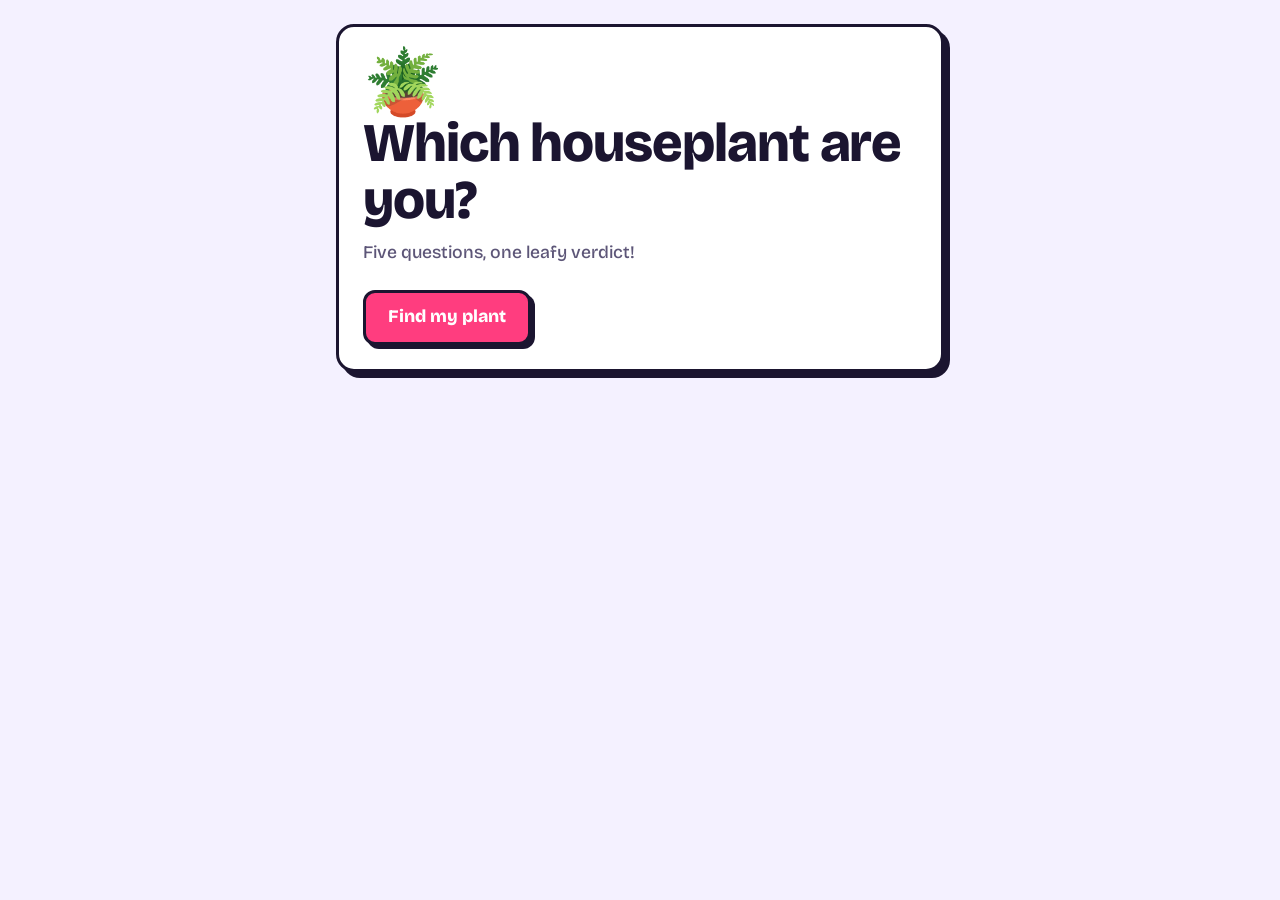
==== index.html @ f6768682 "created basic outline of how i want my website to look, quiz generation" ====
<!DOCTYPE html>
<html lang="en">
<head>
<meta charset="UTF-8">
<meta name="viewport" content="width=device-width, initial-scale=1, viewport-fit=cover">
<title>Which houseplant are you?</title>
<link href="https://fonts.googleapis.com/css2?family=Bricolage+Grotesque:wght@500;800&display=swap" rel="stylesheet">
<link rel="stylesheet" href="css/styles.css">
</head>
<body>
<main>
  <section id="start" class="card hero">
    <div class="big" aria-hidden="true">🪴</div>
    <h1>Which houseplant are you?</h1>
    <p>Five questions, one leafy verdict!</p>
    <button class="btn" id="startBtn">Find my plant</button>
  </section>

  <section id="quiz" class="card" hidden>
    <div class="progress" role="progressbar" aria-valuemin="0" aria-valuemax="100"><i id="bar"></i></div>
    <div class="count" id="count"></div>
    <h2 id="question" tabindex="-1"></h2>
    <div class="options" id="options"></div>
    <div class="nav"><button class="link" id="backBtn">Back</button></div>
  </section>

  <section id="result" class="card result" hidden aria-live="polite">
    <div class="emoji" id="rEmoji" aria-hidden="true"></div>
    <h2 id="rTitle" tabindex="-1"></h2>
    <p class="tag" id="rTag"></p>
    <p id="rText"></p>
    <div class="bars" id="bars"></div>
    <div class="row">
      <button class="btn" id="retryBtn">Take it again</button>
      <button class="btn alt" id="copyBtn">Copy my result</button>
    </div>
  </section>
</main>

<script src="js/app.js"></script>
</body>
</html>
---- css/styles.css ----
:root{
  --bg:#f4f1ff; --card:#ffffff; --ink:#1b1530; --muted:#5d5678;
  --pink:#ff3d7f; --yellow:#ffd23f; --line:#1b1530;
  box-sizing:border-box;
  padding-top:env(safe-area-inset-top,0px); padding-bottom:env(safe-area-inset-bottom,0px);
}
@media (prefers-color-scheme: dark){
  :root:not([data-theme="light"]){ --bg:#14102a; --card:#211b3d; --ink:#f5f1ff; --muted:#b4acd2; --line:#f5f1ff; color-scheme:dark; }
}
:root[data-theme="dark"]{ --bg:#14102a; --card:#211b3d; --ink:#f5f1ff; --muted:#b4acd2; --line:#f5f1ff; color-scheme:dark; }
*,*::before,*::after{box-sizing:inherit}
html{scroll-padding-top:env(safe-area-inset-top,0px)}
body{margin:0;background:var(--bg);color:var(--ink);font-family:"Bricolage Grotesque",system-ui,-apple-system,"Segoe UI",sans-serif;font-weight:500;line-height:1.4;min-height:100vh}
main{max-width:640px;margin:0 auto;padding:24px 16px 48px}
h1,h2{font-weight:800;line-height:1.05;margin:0}
h1{font-size:clamp(2.2rem,8vw,3.4rem);letter-spacing:-.02em}
h2{font-size:clamp(1.5rem,5vw,2rem);letter-spacing:-.01em}
.card{background:var(--card);border:3px solid var(--line);border-radius:18px;box-shadow:6px 6px 0 var(--line);padding:24px}
.hero{text-align:left}
.hero .big{font-size:4rem;line-height:1}
.hero p{color:var(--muted);font-size:1.1rem;margin:12px 0 24px}
button{font:inherit;color:inherit;cursor:pointer}
.btn{display:inline-block;background:var(--pink);color:#fff;font-weight:800;font-size:1.1rem;border:3px solid var(--line);border-radius:12px;padding:12px 22px;box-shadow:4px 4px 0 var(--line);transition:transform .08s,box-shadow .08s}
.btn:hover{transform:translate(2px,2px);box-shadow:2px 2px 0 var(--line)}
.btn:active{transform:translate(4px,4px);box-shadow:0 0 0 var(--line)}
.btn.alt{background:var(--yellow);color:#1b1530}
:focus-visible{outline:3px solid var(--pink);outline-offset:3px}
.progress{height:14px;border:3px solid var(--line);border-radius:99px;background:var(--card);overflow:hidden;margin-bottom:8px}
.progress i{display:block;height:100%;width:0;background:var(--yellow);transition:width .3s}
.count{color:var(--muted);font-size:.95rem;margin-bottom:16px}
.options{display:grid;gap:12px;margin-top:20px}
.opt{text-align:left;background:var(--bg);border:3px solid var(--line);border-radius:12px;padding:14px 16px;font-size:1.05rem;transition:background .1s,transform .1s}
.opt:hover{background:var(--yellow);color:#1b1530;transform:translateX(4px)}
.opt.picked{background:var(--pink);color:#fff}
.nav{margin-top:18px}
.link{background:none;border:0;color:var(--muted);text-decoration:underline;padding:4px 0;font-size:.95rem}
.result .emoji{font-size:5rem;line-height:1}
.result h2{margin:10px 0 4px}
.tag{color:var(--pink);font-weight:800;margin:0 0 12px}
.result p{margin:0 0 14px}
.bars{margin:20px 0 24px;display:grid;gap:10px}
.bar{display:grid;grid-template-columns:110px 1fr 42px;gap:10px;align-items:center;font-size:.95rem}
.bar .track{height:12px;border:2px solid var(--line);border-radius:99px;overflow:hidden;background:var(--bg)}
.bar .fill{height:100%;background:var(--pink);width:0;transition:width .6s}
.bar.win .fill{background:var(--yellow)}
.bar span:last-child{text-align:right}
.row{display:flex;gap:12px;flex-wrap:wrap}
[hidden]{display:none!important}
@media (prefers-reduced-motion: reduce){*{transition:none!important}}
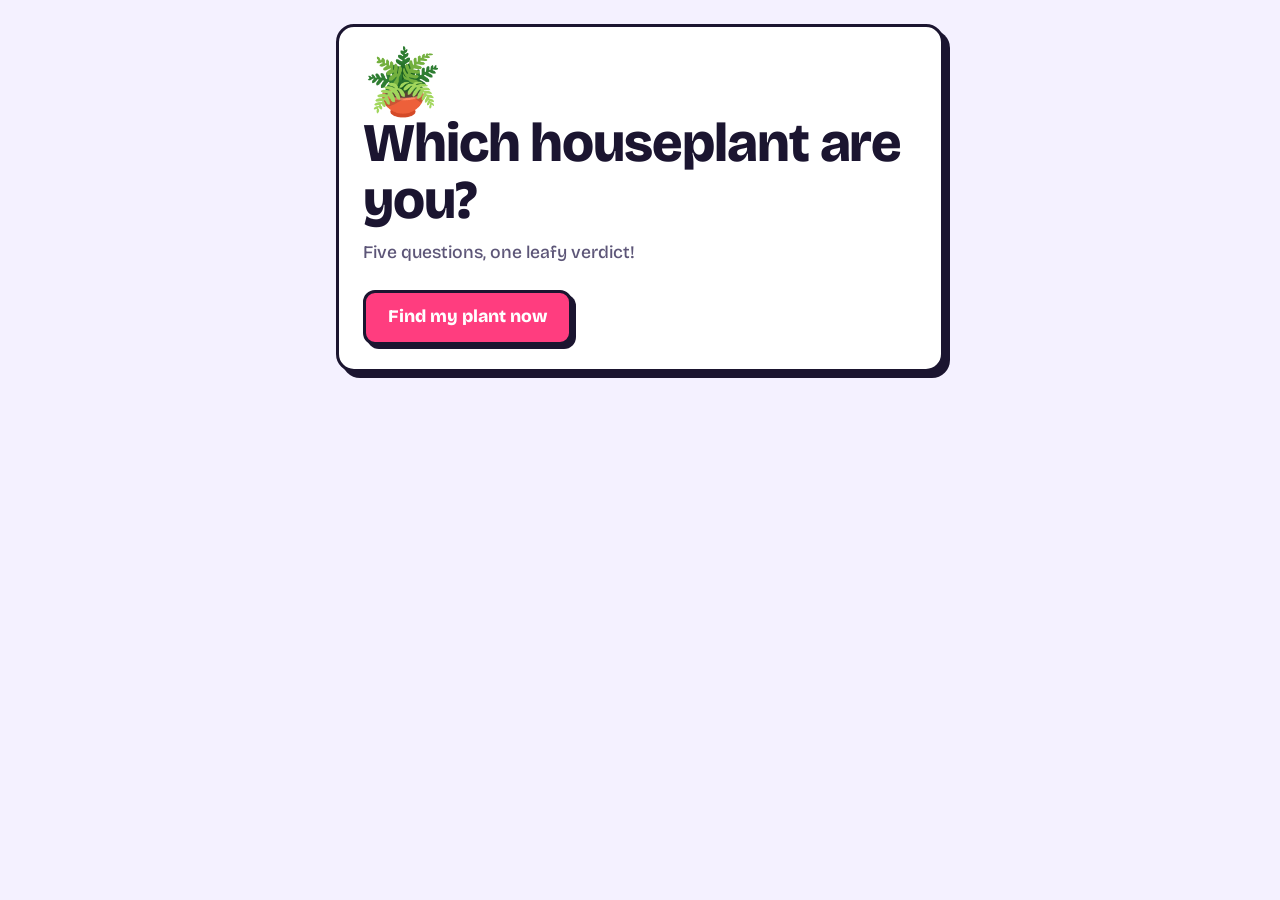
==== commit 843b2fd3: "changed some wording in index" ====
--- a/index.html
+++ b/index.html
@@ -13,7 +13,7 @@
     <div class="big" aria-hidden="true">🪴</div>
     <h1>Which houseplant are you?</h1>
     <p>Five questions, one leafy verdict!</p>
-    <button class="btn" id="startBtn">Find my plant</button>
+    <button class="btn" id="startBtn">Find my plant now</button>
   </section>
 
   <section id="quiz" class="card" hidden>
@@ -31,7 +31,7 @@
     <p id="rText"></p>
     <div class="bars" id="bars"></div>
     <div class="row">
-      <button class="btn" id="retryBtn">Take it again</button>
+      <button class="btn" id="retryBtn">Take quiz again</button>
       <button class="btn alt" id="copyBtn">Copy my result</button>
     </div>
   </section>
--- a/css/styles.css
+++ b/css/styles.css
@@ -1,49 +1,314 @@
-:root{
-  --bg:#f4f1ff; --card:#ffffff; --ink:#1b1530; --muted:#5d5678;
-  --pink:#ff3d7f; --yellow:#ffd23f; --line:#1b1530;
-  box-sizing:border-box;
-  padding-top:env(safe-area-inset-top,0px); padding-bottom:env(safe-area-inset-bottom,0px);
-}
-@media (prefers-color-scheme: dark){
-  :root:not([data-theme="light"]){ --bg:#14102a; --card:#211b3d; --ink:#f5f1ff; --muted:#b4acd2; --line:#f5f1ff; color-scheme:dark; }
-}
-:root[data-theme="dark"]{ --bg:#14102a; --card:#211b3d; --ink:#f5f1ff; --muted:#b4acd2; --line:#f5f1ff; color-scheme:dark; }
-*,*::before,*::after{box-sizing:inherit}
-html{scroll-padding-top:env(safe-area-inset-top,0px)}
-body{margin:0;background:var(--bg);color:var(--ink);font-family:"Bricolage Grotesque",system-ui,-apple-system,"Segoe UI",sans-serif;font-weight:500;line-height:1.4;min-height:100vh}
-main{max-width:640px;margin:0 auto;padding:24px 16px 48px}
-h1,h2{font-weight:800;line-height:1.05;margin:0}
-h1{font-size:clamp(2.2rem,8vw,3.4rem);letter-spacing:-.02em}
-h2{font-size:clamp(1.5rem,5vw,2rem);letter-spacing:-.01em}
-.card{background:var(--card);border:3px solid var(--line);border-radius:18px;box-shadow:6px 6px 0 var(--line);padding:24px}
-.hero{text-align:left}
-.hero .big{font-size:4rem;line-height:1}
-.hero p{color:var(--muted);font-size:1.1rem;margin:12px 0 24px}
-button{font:inherit;color:inherit;cursor:pointer}
-.btn{display:inline-block;background:var(--pink);color:#fff;font-weight:800;font-size:1.1rem;border:3px solid var(--line);border-radius:12px;padding:12px 22px;box-shadow:4px 4px 0 var(--line);transition:transform .08s,box-shadow .08s}
-.btn:hover{transform:translate(2px,2px);box-shadow:2px 2px 0 var(--line)}
-.btn:active{transform:translate(4px,4px);box-shadow:0 0 0 var(--line)}
-.btn.alt{background:var(--yellow);color:#1b1530}
-:focus-visible{outline:3px solid var(--pink);outline-offset:3px}
-.progress{height:14px;border:3px solid var(--line);border-radius:99px;background:var(--card);overflow:hidden;margin-bottom:8px}
-.progress i{display:block;height:100%;width:0;background:var(--yellow);transition:width .3s}
-.count{color:var(--muted);font-size:.95rem;margin-bottom:16px}
-.options{display:grid;gap:12px;margin-top:20px}
-.opt{text-align:left;background:var(--bg);border:3px solid var(--line);border-radius:12px;padding:14px 16px;font-size:1.05rem;transition:background .1s,transform .1s}
-.opt:hover{background:var(--yellow);color:#1b1530;transform:translateX(4px)}
-.opt.picked{background:var(--pink);color:#fff}
-.nav{margin-top:18px}
-.link{background:none;border:0;color:var(--muted);text-decoration:underline;padding:4px 0;font-size:.95rem}
-.result .emoji{font-size:5rem;line-height:1}
-.result h2{margin:10px 0 4px}
-.tag{color:var(--pink);font-weight:800;margin:0 0 12px}
-.result p{margin:0 0 14px}
-.bars{margin:20px 0 24px;display:grid;gap:10px}
-.bar{display:grid;grid-template-columns:110px 1fr 42px;gap:10px;align-items:center;font-size:.95rem}
-.bar .track{height:12px;border:2px solid var(--line);border-radius:99px;overflow:hidden;background:var(--bg)}
-.bar .fill{height:100%;background:var(--pink);width:0;transition:width .6s}
-.bar.win .fill{background:var(--yellow)}
-.bar span:last-child{text-align:right}
-.row{display:flex;gap:12px;flex-wrap:wrap}
-[hidden]{display:none!important}
-@media (prefers-reduced-motion: reduce){*{transition:none!important}}+@import url('https://fonts.googleapis.com/css2?family=Bricolage+Grotesque:wght@500;800&display=swap');
+
+/* ==========================
+   1. RESET
+   ========================== */
+*,
+*::before,
+*::after {
+   box-sizing: border-box;
+   margin: 0;
+   padding: 0;
+}
+
+/* ==========================
+   2. DESIGN TOKENS
+   ========================== */
+:root {
+   /* Color */
+   --color-bg: #f4f1ff;
+   --color-surface: #ffffff;
+   --color-text: #1b1530;
+   --color-muted: #5d5678;
+   --color-accent: #ff3d7f;
+   --color-highlight: #ffd23f;
+   --color-line: #1b1530;
+
+   /* Spacing */
+   --space-sm: 0.5rem;
+   --space-md: 1rem;
+   --space-lg: 1.5rem;
+   --space-xl: 2rem;
+
+   /* Typography */
+   --text-base: 1rem;
+   --text-h2: clamp(1.5rem, 5vw, 2rem);
+   --text-h1: clamp(2.2rem, 8vw, 3.4rem);
+   --leading-body: 1.4;
+   --leading-heading: 1.05;
+   --font-stack: "Bricolage Grotesque", system-ui, -apple-system, "Segoe UI", sans-serif;
+
+   /* Layout */
+   --page-width: 40rem;
+   --border: 3px solid var(--color-line);
+   --shadow-card: 6px 6px 0 var(--color-line);
+   --shadow-btn: 4px 4px 0 var(--color-line);
+   --radius-md: 12px;
+   --radius-lg: 18px;
+}
+
+/* Dark mode: same tokens, new values */
+@media (prefers-color-scheme: dark) {
+   :root {
+      --color-bg: #14102a;
+      --color-surface: #211b3d;
+      --color-text: #f5f1ff;
+      --color-muted: #b4acd2;
+      --color-line: #f5f1ff;
+      color-scheme: dark;
+   }
+}
+
+/* ==========================
+   3. BASE ELEMENT STYLES
+   ========================== */
+body {
+   background-color: var(--color-bg);
+   color: var(--color-text);
+   font-family: var(--font-stack);
+   font-size: var(--text-base);
+   font-weight: 500;
+   line-height: var(--leading-body);
+   min-height: 100vh;
+}
+
+h1,
+h2 {
+   font-weight: 800;
+   line-height: var(--leading-heading);
+}
+
+h1 { font-size: var(--text-h1); letter-spacing: -0.02em; }
+h2 { font-size: var(--text-h2); letter-spacing: -0.01em; }
+
+p { margin-bottom: var(--space-md); }
+p:last-child { margin-bottom: 0; }
+
+button {
+   font: inherit;
+   color: inherit;
+   cursor: pointer;
+}
+
+:focus-visible {
+   outline: 3px solid var(--color-accent);
+   outline-offset: 3px;
+}
+
+[hidden] { display: none !important; }
+
+/* ==========================
+   4. LAYOUT
+   ========================== */
+html {
+   padding-top: env(safe-area-inset-top, 0px);
+   padding-bottom: env(safe-area-inset-bottom, 0px);
+}
+
+main {
+   max-width: var(--page-width);
+   margin: 0 auto;
+   padding: var(--space-lg) var(--space-md) 3rem;
+}
+
+.row {
+   display: flex;
+   flex-wrap: wrap;
+   gap: 0.75rem;
+}
+
+/* ==========================
+   5. HEADER
+   (The quiz has no header. The start screen's hero text lives here.)
+   ========================== */
+.hero .big {
+   font-size: 4rem;
+   line-height: 1;
+}
+
+.hero p {
+   color: var(--color-muted);
+   font-size: 1.1rem;
+   margin: 0.75rem 0 var(--space-lg);
+}
+
+/* ==========================
+   6. SECTIONS
+   (The three screens: start, quiz, result)
+   ========================== */
+.card {
+   background-color: var(--color-surface);
+   border: var(--border);
+   border-radius: var(--radius-lg);
+   box-shadow: var(--shadow-card);
+   padding: var(--space-lg);
+}
+
+/* ==========================
+   7. FORMS
+   (The answer choices act as the quiz's inputs)
+   ========================== */
+.options {
+   display: grid;
+   gap: 0.75rem;
+   margin-top: 1.25rem;
+}
+
+.opt {
+   text-align: left;
+   background-color: var(--color-bg);
+   border: var(--border);
+   border-radius: var(--radius-md);
+   padding: 0.875rem var(--space-md);
+   font-size: 1.05rem;
+   transition: background-color 0.1s, transform 0.1s;
+}
+
+.opt:hover {
+   background-color: var(--color-highlight);
+   color: #1b1530;
+   transform: translateX(4px);
+}
+
+.opt.picked {
+   background-color: var(--color-accent);
+   color: #ffffff;
+}
+
+/* ==========================
+   8. BUTTONS
+   ========================== */
+.btn {
+   display: inline-block;
+   background-color: var(--color-accent);
+   color: #ffffff;
+   font-weight: 800;
+   font-size: 1.1rem;
+   border: var(--border);
+   border-radius: var(--radius-md);
+   padding: 0.75rem 1.375rem;
+   box-shadow: var(--shadow-btn);
+   transition: transform 0.08s, box-shadow 0.08s;
+}
+
+.btn:hover {
+   transform: translate(2px, 2px);
+   box-shadow: 2px 2px 0 var(--color-line);
+}
+
+.btn:active {
+   transform: translate(4px, 4px);
+   box-shadow: 0 0 0 var(--color-line);
+}
+
+.btn.alt {
+   background-color: var(--color-highlight);
+   color: #1b1530;
+}
+
+.link {
+   background: none;
+   border: 0;
+   color: var(--color-muted);
+   text-decoration: underline;
+   padding: 0.25rem 0;
+   font-size: 0.95rem;
+}
+
+/* ==========================
+   9. PROGRESS
+   (Takes the place of the Search section: progress bar, question count, back link)
+   ========================== */
+.progress {
+   height: 14px;
+   border: var(--border);
+   border-radius: 99px;
+   background-color: var(--color-surface);
+   overflow: hidden;
+   margin-bottom: var(--space-sm);
+}
+
+.progress i {
+   display: block;
+   height: 100%;
+   width: 0;
+   background-color: var(--color-highlight);
+   transition: width 0.3s;
+}
+
+.count {
+   color: var(--color-muted);
+   font-size: 0.95rem;
+   margin-bottom: var(--space-md);
+}
+
+.nav { margin-top: 1.125rem; }
+
+/* ==========================
+   10. CARDS
+   (Contents of the result card: emoji, title, match bars)
+   ========================== */
+.result .emoji {
+   font-size: 5rem;
+   line-height: 1;
+}
+
+.result h2 { margin: 0.625rem 0 0.25rem; }
+
+.result p { margin: 0 0 0.875rem; }
+
+.tag {
+   color: var(--color-accent);
+   font-weight: 800;
+   margin: 0 0 0.75rem;
+}
+
+.bars {
+   display: grid;
+   gap: 0.625rem;
+   margin: 1.25rem 0 var(--space-lg);
+}
+
+.bar {
+   display: grid;
+   grid-template-columns: 110px 1fr 42px;
+   gap: 0.625rem;
+   align-items: center;
+   font-size: 0.95rem;
+}
+
+.bar span:last-child { text-align: right; }
+
+.bar .track {
+   height: 12px;
+   border: 2px solid var(--color-line);
+   border-radius: 99px;
+   overflow: hidden;
+   background-color: var(--color-bg);
+}
+
+.bar .fill {
+   height: 100%;
+   width: 0;
+   background-color: var(--color-accent);
+   transition: width 0.6s;
+}
+
+.bar.win .fill { background-color: var(--color-highlight); }
+
+/* ==========================
+   11. FOOTER
+   ========================== */
+
+/* ==========================
+   12. RESPONSIVE
+   ========================== */
+@media (max-width: 480px) {
+   .bar {
+      grid-template-columns: 90px 1fr 38px;
+   }
+}
+
+@media (prefers-reduced-motion: reduce) {
+   * { transition: none !important; }
+}
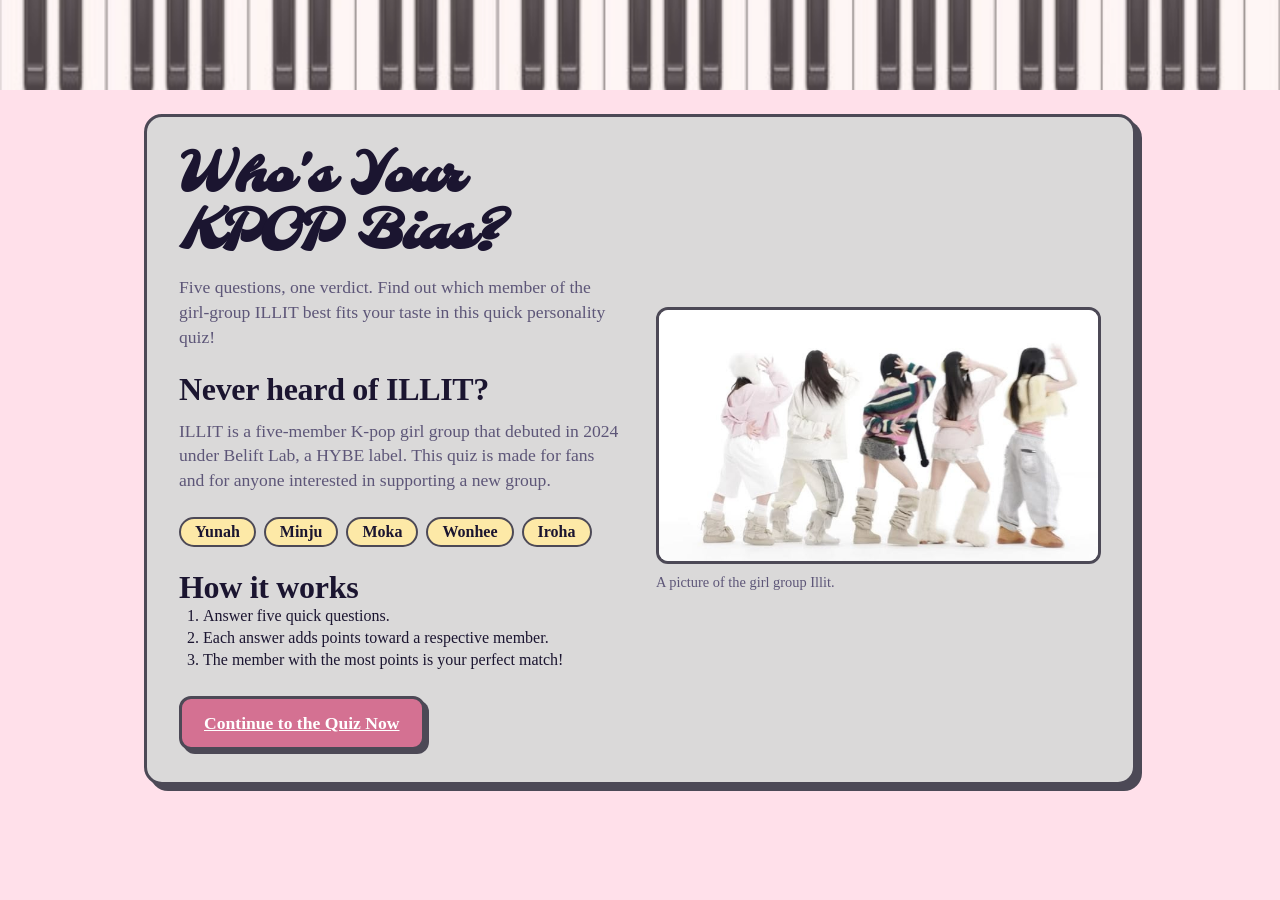
==== commit 18c28335: "forgot to submit yesterday; changed quiz top, added separate instruction and start page, added start" ====
--- a/index.html
+++ b/index.html
@@ -1,42 +1,53 @@
 <!DOCTYPE html>
 <html lang="en">
+
 <head>
-<meta charset="UTF-8">
-<meta name="viewport" content="width=device-width, initial-scale=1, viewport-fit=cover">
-<title>Which houseplant are you?</title>
-<link href="https://fonts.googleapis.com/css2?family=Bricolage+Grotesque:wght@500;800&display=swap" rel="stylesheet">
-<link rel="stylesheet" href="css/styles.css">
+    <meta charset="UTF-8">
+    <meta name="viewport" content="width=device-width, initial-scale=1, viewport-fit=cover">
+    <title>Which houseplant are you?</title>
+    <link rel="stylesheet" href="css/styles.css">
+    <link href="https://fonts.googleapis.com/css2?family=Molle:ital@1&display=swap" rel="stylesheet">
 </head>
+
 <body>
+
+    <header class="image-banner">
+        <span class="visually-hidden">Banner Image</span>
+    </header>
+
 <main>
-  <section id="start" class="card hero">
-    <div class="big" aria-hidden="true">🪴</div>
-    <h1>Which houseplant are you?</h1>
-    <p>Five questions, one leafy verdict!</p>
-    <button class="btn" id="startBtn">Find my plant now</button>
-  </section>
+  <section class="card hero intro">
+    <div class="intro-text">
+      <h1>Who's Your KPOP Bias?</h1>
+      <p class="lead">Five questions, one verdict. Find out which member of the girl-group ILLIT best fits your taste in this quick personality quiz!</p>
 
-  <section id="quiz" class="card" hidden>
-    <div class="progress" role="progressbar" aria-valuemin="0" aria-valuemax="100"><i id="bar"></i></div>
-    <div class="count" id="count"></div>
-    <h2 id="question" tabindex="-1"></h2>
-    <div class="options" id="options"></div>
-    <div class="nav"><button class="link" id="backBtn">Back</button></div>
-  </section>
+      <h2>Never heard of ILLIT?</h2>
+      <p>ILLIT is a five-member K-pop girl group that debuted in 2024 under Belift Lab, a HYBE label. This quiz is made for fans and for anyone interested in supporting a new group.</p>
+      <ul class="members">
+        <li>Yunah</li>
+        <li>Minju</li>
+        <li>Moka</li>
+        <li>Wonhee</li>
+        <li>Iroha</li>
+      </ul>
 
-  <section id="result" class="card result" hidden aria-live="polite">
-    <div class="emoji" id="rEmoji" aria-hidden="true"></div>
-    <h2 id="rTitle" tabindex="-1"></h2>
-    <p class="tag" id="rTag"></p>
-    <p id="rText"></p>
-    <div class="bars" id="bars"></div>
-    <div class="row">
-      <button class="btn" id="retryBtn">Take quiz again</button>
-      <button class="btn alt" id="copyBtn">Copy my result</button>
+      <h2>How it works</h2>
+      <ol class="steps">
+        <li>Answer five quick questions.</li>
+        <li>Each answer adds points toward a respective member.</li>
+        <li>The member with the most points is your perfect match!</li>
+      </ol>
+
+      <a class="btn" href="start.html">Continue to the Quiz Now</a>
     </div>
+
+    <figure class="intro-image">
+      <img src="images/illit_backs.jpeg" alt="A group of 5 girls in a line facing away from the camera.">
+      <figcaption>A picture of the girl group Illit.</figcaption>
+    </figure>
   </section>
 </main>
 
-<script src="js/app.js"></script>
 </body>
+
 </html>
--- a/css/styles.css
+++ b/css/styles.css
@@ -1,4 +1,4 @@
-@import url('https://fonts.googleapis.com/css2?family=Bricolage+Grotesque:wght@500;800&display=swap');
+@import url('https://fonts.googleapis.com/css2?family=Molle:ital@1&display=swap" rel="stylesheet');
 
 /* ==========================
    1. RESET
@@ -11,18 +11,23 @@
    padding: 0;
 }
 
+img {
+    max-width: 100%;
+    height: auto;
+    display: block;
+}
 /* ==========================
    2. DESIGN TOKENS
    ========================== */
 :root {
    /* Color */
-   --color-bg: #f4f1ff;
-   --color-surface: #ffffff;
+   --color-bg: #ffe0ea;
+   --color-surface: #dad9d9;
    --color-text: #1b1530;
    --color-muted: #5d5678;
-   --color-accent: #ff3d7f;
-   --color-highlight: #ffd23f;
-   --color-line: #1b1530;
+   --color-accent: #d47192;
+   --color-highlight: #fde9a7;
+   --color-line: #4c4956;
 
    /* Spacing */
    --space-sm: 0.5rem;
@@ -36,10 +41,11 @@
    --text-h1: clamp(2.2rem, 8vw, 3.4rem);
    --leading-body: 1.4;
    --leading-heading: 1.05;
-   --font-stack: "Bricolage Grotesque", system-ui, -apple-system, "Segoe UI", sans-serif;
+   --font-stack-h: 'Molle', cursive;
+   --font-stack-b: 'Times New Roman', serif;
 
    /* Layout */
-   --page-width: 40rem;
+   --page-width: 64rem;
    --border: 3px solid var(--color-line);
    --shadow-card: 6px 6px 0 var(--color-line);
    --shadow-btn: 4px 4px 0 var(--color-line);
@@ -47,25 +53,13 @@
    --radius-lg: 18px;
 }
 
-/* Dark mode: same tokens, new values */
-@media (prefers-color-scheme: dark) {
-   :root {
-      --color-bg: #14102a;
-      --color-surface: #211b3d;
-      --color-text: #f5f1ff;
-      --color-muted: #b4acd2;
-      --color-line: #f5f1ff;
-      color-scheme: dark;
-   }
-}
-
 /* ==========================
    3. BASE ELEMENT STYLES
    ========================== */
 body {
    background-color: var(--color-bg);
    color: var(--color-text);
-   font-family: var(--font-stack);
+   font-family: var(--font-stack-b);
    font-size: var(--text-base);
    font-weight: 500;
    line-height: var(--leading-body);
@@ -78,8 +72,8 @@
    line-height: var(--leading-heading);
 }
 
-h1 { font-size: var(--text-h1); letter-spacing: -0.02em; }
-h2 { font-size: var(--text-h2); letter-spacing: -0.01em; }
+h1 { font-size: var(--text-h1); letter-spacing: -0.02em; font-family: var(--font-stack-h); }
+h2 { font-size: var(--text-h2); letter-spacing: -0.01em; font-family: var(--font-stack-b); }
 
 p { margin-bottom: var(--space-md); }
 p:last-child { margin-bottom: 0; }
@@ -119,8 +113,26 @@
 
 /* ==========================
    5. HEADER
-   (The quiz has no header. The start screen's hero text lives here.)
-   ========================== */
+   ========================== */
+.image-banner {
+    width: 100%;
+    height: 10vh;
+    background-image: url('/images/pianobanner.jpeg');
+    background-size: cover;
+    background-position: center;
+    background-repeat: no-repeat;
+    opacity: 0.7;
+}
+
+.visually-hidden {
+    position: absolute;
+    width: 1px;
+    height: 1px;
+    overflow: hidden;
+    clip: rect(0,0,0,0);
+    white-space: nowrap;
+}
+
 .hero .big {
    font-size: 4rem;
    line-height: 1;
@@ -134,7 +146,6 @@
 
 /* ==========================
    6. SECTIONS
-   (The three screens: start, quiz, result)
    ========================== */
 .card {
    background-color: var(--color-surface);
@@ -144,9 +155,59 @@
    padding: var(--space-lg);
 }
 
+.intro {
+   display: grid;
+   grid-template-columns: repeat(auto-fit, minmax(min(100%, 20rem), 1fr));
+   gap: var(--space-xl);
+   align-items: center;
+   padding: var(--space-xl);
+}
+
+.intro > * { min-width: 0; }
+
+.intro-text h2 {
+   margin-top: var(--space-lg);
+}
+
+.lead {
+   font-size: 1.2rem;
+   color: var(--color-text);
+}
+
+.members {
+   display: flex;
+   flex-wrap: wrap;
+   gap: var(--space-sm);
+   list-style: none;
+   margin-bottom: var(--space-md);
+}
+
+.members li {
+   background-color: var(--color-highlight);
+   color: #1b1530;
+   border: 2px solid var(--color-line);
+   border-radius: 99px;
+   padding: 0.125rem 0.875rem;
+   font-weight: 800;
+}
+
+.steps {
+   margin: 0 0 var(--space-lg) var(--space-lg);
+}
+
+.intro-image img {
+   border: var(--border);
+   border-radius: var(--radius-md);
+}
+
+.intro-image figcaption {
+   font-size: 0.9rem;
+   color: var(--color-muted);
+   margin-top: var(--space-sm);
+}
+
 /* ==========================
    7. FORMS
-   (The answer choices act as the quiz's inputs)
    ========================== */
 .options {
    display: grid;
@@ -215,9 +276,15 @@
    font-size: 0.95rem;
 }
 
+.home-link {
+   display: inline-block;
+   color: var(--color-muted);
+   font-size: 0.95rem;
+   margin-bottom: var(--space-md);
+}
+
 /* ==========================
    9. PROGRESS
-   (Takes the place of the Search section: progress bar, question count, back link)
    ========================== */
 .progress {
    height: 14px;
@@ -246,7 +313,6 @@
 
 /* ==========================
    10. CARDS
-   (Contents of the result card: emoji, title, match bars)
    ========================== */
 .result .emoji {
    font-size: 5rem;
@@ -311,4 +377,30 @@
 
 @media (prefers-reduced-motion: reduce) {
    * { transition: none !important; }
+}
+
+/* ==========================
+   13. POPUP
+   ========================== */
+.popup {
+   margin: auto;
+   max-width: min(90%, 28rem);
+   padding: var(--space-md);
+   background-color: var(--color-surface);
+   color: var(--color-text);
+   border: var(--border);
+   border-radius: var(--radius-lg);
+   box-shadow: var(--shadow-card);
+   text-align: center;
+}
+
+.popup::backdrop {
+    background-color: rgba(0, 0, 0, 0.6);
+}
+
+.popup img {
+   width: 100%;
+   height: auto;
+   border-radius: var(--radius-md);
+   margin-bottom: var(--space-md);
 }
